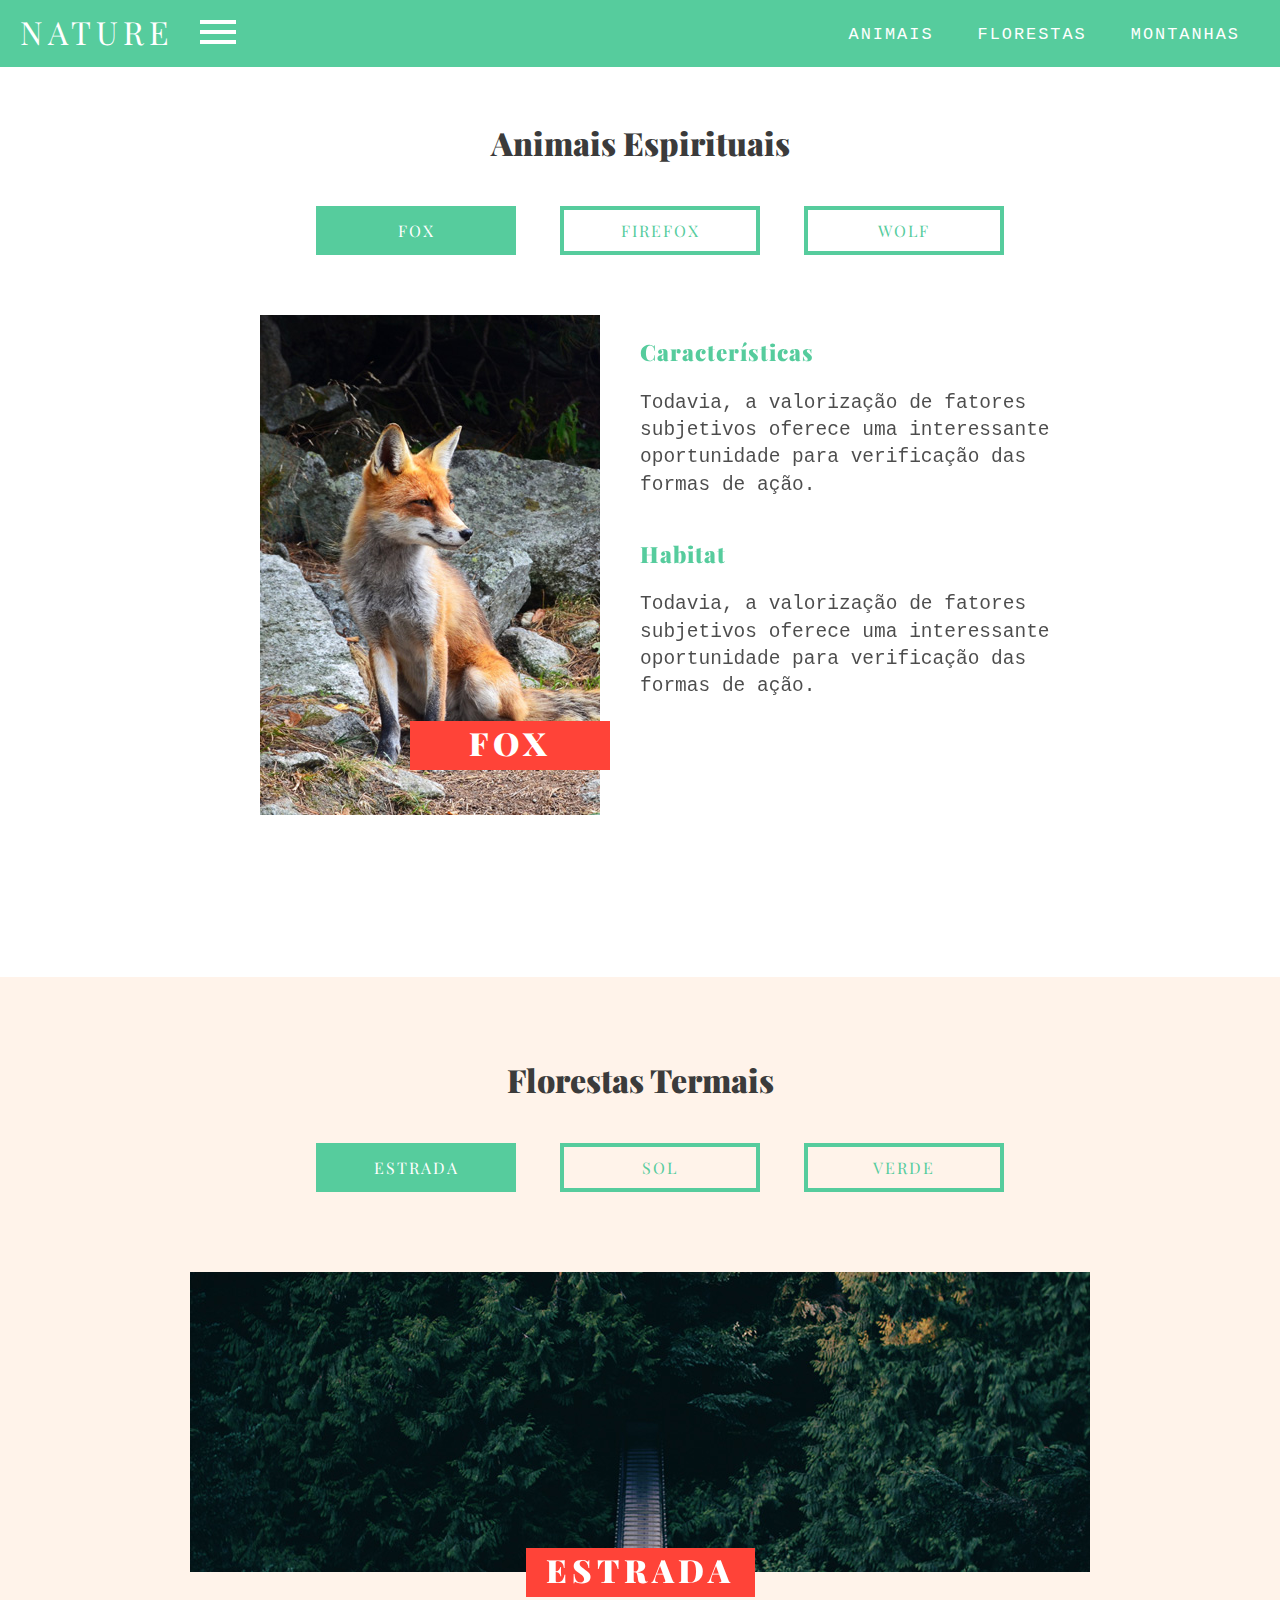
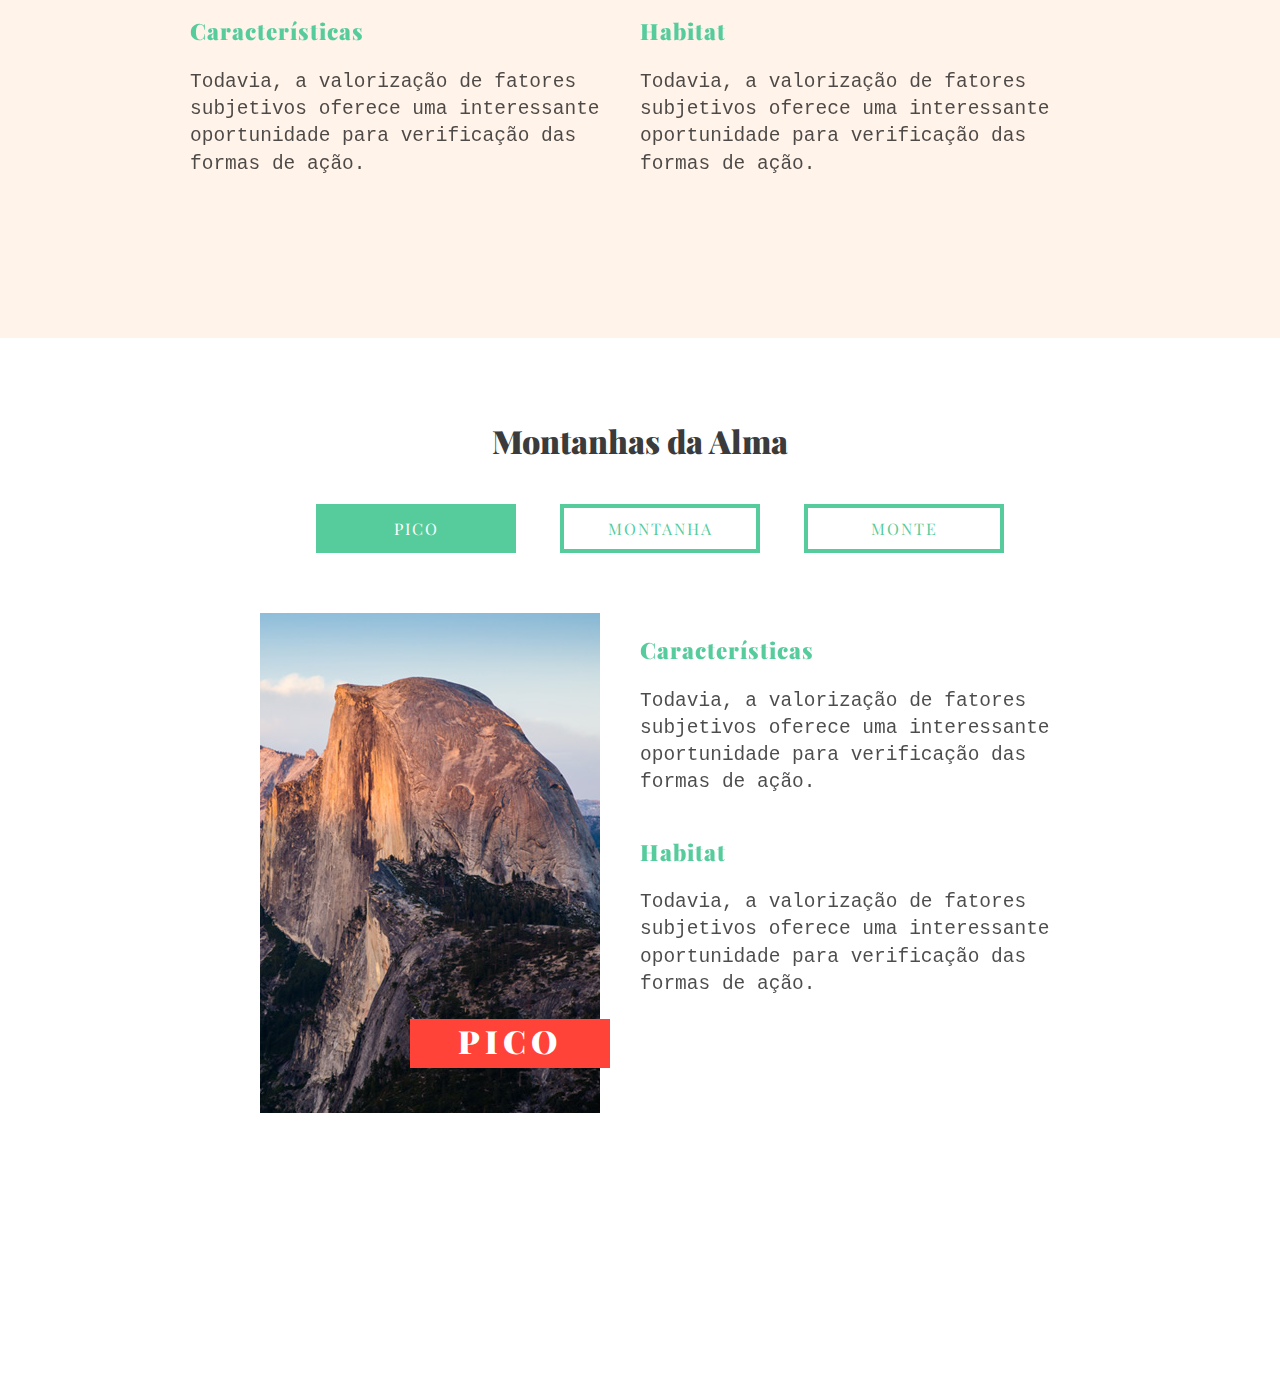
==== animais-e-florestas_final+menu_mobile/index.html @ 6e7b3493 "menu mobile" ====
<!DOCTYPE html>
<html>
<head>
	<title>Nature - Scroll</title>
	<link href="https://fonts.googleapis.com/css?family=Playfair+Display:900" rel="stylesheet">
	<link rel="stylesheet" type="text/css" href="css/style.css">
</head>
<body>

	<script type="text/javascript">
		document.documentElement.className += ' js';
	</script>
	
	<header class="menu">
		<a class="logo" href="/">Nature</a>
		<span class="mobile-btn"></span>
		<nav class="menu-nav">
			<ul>
				<li><a href="#animais">Animais</a></li>
				<li><a href="#florestas">Florestas</a></li>
				<li><a href="#montanhas">Montanhas</a></li>
			</ul>
		</nav>
	</header>

	<section class="container animais" data-group="animais" id="animais">

		<h1>Animais Espirituais</h1>

		<ul class="tab-menu">
			<li><a href="#fox" data-click="fox">Fox</a></li>
			<li><a href="#firefox" data-click="firefox">FireFox</a></li>
			<li><a href="#wolf" data-click="wolf">Wolf</a></li>
		</ul>

		<div class="item" id="fox" data-target="fox">
			<div class="item-img">
				<img src="img/fox.jpg" alt="Fox">
				<h2>Fox</h2>
			</div>
			<div class="item-info">
				<h3>Características</h3>
				<p>Todavia, a valorização de fatores subjetivos oferece uma interessante oportunidade para verificação das formas de ação.</p>
				<h3>Habitat</h3>
				<p>Todavia, a valorização de fatores subjetivos oferece uma interessante oportunidade para verificação das formas de ação.</p>
			</div>
		</div>

		<div class="item" id="firefox" data-target="firefox">
			<div class="item-img">
				<img src="img/firefox.jpg" alt="FireFox">
				<h2>FireFox</h2>
			</div>
			<div class="item-info">
				<h3>Características</h3>
				<p>Todavia, a valorização de fatores subjetivos oferece uma interessante oportunidade para verificação das formas de ação.</p>
				<h3>Habitat</h3>
				<p>Todavia, a valorização de fatores subjetivos oferece uma interessante oportunidade para verificação das formas de ação.</p>
			</div>
		</div>

		<div class="item" id="wolf" data-target="wolf">
			<div class="item-img">
				<img src="img/wolf.jpg" alt="wolf">
				<h2>Wolf</h2>
			</div>
			<div class="item-info">
				<h3>Características</h3>
				<p>Todavia, a valorização de fatores subjetivos oferece uma interessante oportunidade para verificação das formas de ação.</p>
				<h3>Habitat</h3>
				<p>Todavia, a valorização de fatores subjetivos oferece uma interessante oportunidade para verificação das formas de ação.</p>
			</div>
		</div>

	</section>

	<section class="florestas" data-group="florestas" id="florestas">
	<div class="container">
		<h1>Florestas Termais</h1>

		<ul class="tab-menu">
			<li><a href="#estrada" data-click="estrada">Estrada</a></li>
			<li><a href="#sol" data-click="sol">Sol</a></li>
			<li><a href="#verde" data-click="verde">Verde</a></li>
		</ul>

		<div class="item" id="estrada" data-target="estrada">
			<div class="item-img">
				<img src="img/estrada.jpg" alt="Estrada">
				<h2>Estrada</h2>
			</div>
			<div class="item-info">
			<div>
				<h3>Características</h3>
				<p>Todavia, a valorização de fatores subjetivos oferece uma interessante oportunidade para verificação das formas de ação.</p>
			</div>
			<div>
				<h3>Habitat</h3>
				<p>Todavia, a valorização de fatores subjetivos oferece uma interessante oportunidade para verificação das formas de ação.</p>
			</div>
			</div>
		</div>

		<div class="item" id="sol" data-target="sol">
			<div class="item-img">
				<img src="img/sol.jpg" alt="Sol">
				<h2>Sol</h2>
			</div>
			<div class="item-info">
			<div>
				<h3>Características</h3>
				<p>Todavia, a valorização de fatores subjetivos oferece uma interessante oportunidade para verificação das formas de ação.</p>
			</div>
			<div>
				<h3>Habitat</h3>
				<p>Todavia, a valorização de fatores subjetivos oferece uma interessante oportunidade para verificação das formas de ação.</p>
			</div>	
			</div>
		</div>

		<div class="item" id="verde" data-target="verde">
			<div class="item-img">
				<img src="img/verde.jpg" alt="Verde">
				<h2>Verde</h2>
			</div>
			<div class="item-info">
			<div>
				<h3>Características</h3>
				<p>Todavia, a valorização de fatores subjetivos oferece uma interessante oportunidade para verificação das formas de ação.</p>
			</div>
			<div>
				<h3>Habitat</h3>
				<p>Todavia, a valorização de fatores subjetivos oferece uma interessante oportunidade para verificação das formas de ação.</p>
			</div>
			</div>
		</div>
	</div>
	</section>
	
	
<section class="container montanhas" data-group="montanhas" id="montanhas">

		<h1>Montanhas da Alma</h1>

		<ul class="tab-menu">
			<li><a href="#pico" data-click="pico">Pico</a></li>
			<li><a href="#montanha" data-click="montanha">Montanha</a></li>
			<li><a href="#monte" data-click="monte">Monte</a></li>
		</ul>

		<div class="item" id="pico" data-target="pico">
			<div class="item-img">
				<img src="img/pico.jpg" alt="Pico">
				<h2>Pico</h2>
			</div>
			<div class="item-info">
				<h3>Características</h3>
				<p>Todavia, a valorização de fatores subjetivos oferece uma interessante oportunidade para verificação das formas de ação.</p>
				<h3>Habitat</h3>
				<p>Todavia, a valorização de fatores subjetivos oferece uma interessante oportunidade para verificação das formas de ação.</p>
			</div>
		</div>

		<div class="item" id="montanha" data-target="montanha">
			<div class="item-img">
				<img src="img/montanha.jpg" alt="Montanha">
				<h2>Montanha</h2>
			</div>
			<div class="item-info">
				<h3>Características</h3>
				<p>Todavia, a valorização de fatores subjetivos oferece uma interessante oportunidade para verificação das formas de ação.</p>
				<h3>Habitat</h3>
				<p>Todavia, a valorização de fatores subjetivos oferece uma interessante oportunidade para verificação das formas de ação.</p>
			</div>
		</div>

		<div class="item" id="monte" data-target="monte">
			<div class="item-img">
				<img src="img/monte.jpg" alt="Monte">
				<h2>Monte</h2>
			</div>
			<div class="item-info">
				<h3>Características</h3>
				<p>Todavia, a valorização de fatores subjetivos oferece uma interessante oportunidade para verificação das formas de ação.</p>
				<h3>Habitat</h3>
				<p>Todavia, a valorização de fatores subjetivos oferece uma interessante oportunidade para verificação das formas de ação.</p>
			</div>
		</div>

	</section>	

	<script type="text/javascript" src="js/jquery-3.1.1.min.js"></script>
	<script type="text/javascript" src="js/app.js"></script>
</body>
</html>
---- animais-e-florestas_final+menu_mobile/css/style.css ----
* {
	box-sizing: border-box;
}

body {
	margin: 0px;
	padding-top: 40px;
	padding-bottom: 120px;
}

.menu {
	background: #56CC9D;
	overflow: hidden;
	position: fixed;
	width: 100%;
	top: 0;
	z-index: 100;
}

.menu nav {
	text-align: right;
	padding: 10px 20px 0 0;
}

.menu nav ul {
	padding: 0px;
	margin: 0px;
}

.menu nav li {
	display: inline-block;
	text-align: right;
}

.menu nav li a {
	display: block;
	color: white;
	padding: 15px 20px;
	text-decoration: none;
	font-family: monospace;
	text-transform: uppercase;
	font-size: 1.3em;
	letter-spacing: 2px;
	float: left;
}

.menu nav li a::after {
	content: '';
	display: block;
	background: white;
	height: 2px;
	width: 0;
	transition: .3s;
}

.menu nav li a:hover::after, .menu nav li a.active::after {
	width: 100%;
}

.logo {
	display: block;
	color: white;
	width: 200px;
	padding: 10px 10px 14px 20px;
	text-decoration: none;
	font-family: 'Playfair Display';
	text-transform: uppercase;
	letter-spacing: 5px;
	font-size: 2em;
	float: left;
}

.container {
	max-width: 900px;
	margin: 0 auto;
	padding: 60px 0;
}

.container::after {
	content: '';
	display: table;
	clear: both;
}

.tab-menu {
	text-align: center;
	margin: 20px 0 40px 0;
}

.tab-menu li {
	display: inline-block;
}

.tab-menu li a {
	display: inline-block;
	color: #56CC9D;
	border: 4px solid;
	padding: 10px 0px;
	width: 200px;
	margin: 20px;
	text-decoration: none;
	font-family: 'Playfair Display';
	text-transform: uppercase;
	letter-spacing: 2px;
}
	
h1, h2, h3 {
	font-family: 'Playfair Display';
	font-weight: 900;
}

h1 {
	font-size: 2em;
	text-align: center;
	color: #3B3B3B;
}

h2 {
	display: inline-block;
	padding: 0 20px 6px 20px;
	min-width: 200px;
	text-align: center;
	font-size: 2em;
	text-transform: uppercase;
	position: relative;
	top: -120px;
	right: -10px;
	background:  #FF4338;
	color: white;
	letter-spacing: 5px;
}

h3 {
	font-size: 1.4em;
	letter-spacing: 1px;
	color: #56CC9D;
}

p {
	font-family: monospace;
	font-size: 1.5em;
	line-height: 1.4;
	color: rgba(0,0,0,.7);
	margin-bottom: 40px;
}

img {
	display: block;
	max-width: 100%;
	float: right;
}

.item {
	overflow: hidden;
}

.item-img {
	width: 50%;
	float: left;
	text-align: right;
	padding-right: 40px;
	position: relative;
}

.item-info {
	width: 50%;
	float: left;
}

.florestas {
	background: #FFF3EA;
}

.florestas .item-img {
	width: 100%;
	text-align: center;
	margin-bottom: -80px;
	padding: 0px;
}

.florestas h2 {
	top: -50px;
	right: auto;
}

.florestas .item {
	margin: 60px 0;
}

.florestas .item-info {
	width: 100%;
}

.item-info > div {
	width: 50%;
	float: left;
}

[data-target] {
	opacity: 0;
	visibility: hidden;
	transform: translate3d(-50px,0,0);
	position: absolute;
	top: 0;
}

[data-click].active {
	background: #56CC9D;
	color: white;
	border-color: #56CC9D;
}

[data-target].active {
	opacity: 1;
	visibility: visible;
	transition: .3s;
	position: relative;
	top: auto;
	transform: translate3d(0px,0,0);
}

.mobile-btn {
	display: block;
	color: white;
	width: 36px;
	height: 36px;
	border-top: 4px solid;
	margin: 20px 20px 0 0;
	float: left;
	position: relative;
	cursor: pointer;
	-webkit-backface-visibility: hidden;
}

.mobile-btn::after, .mobile-btn::before {
	content: '';
	display: block;
	height: 4px;
	margin-top: 6px;
	background: currentColor;
	position: relative;
	transition: transform .2s ease;
}
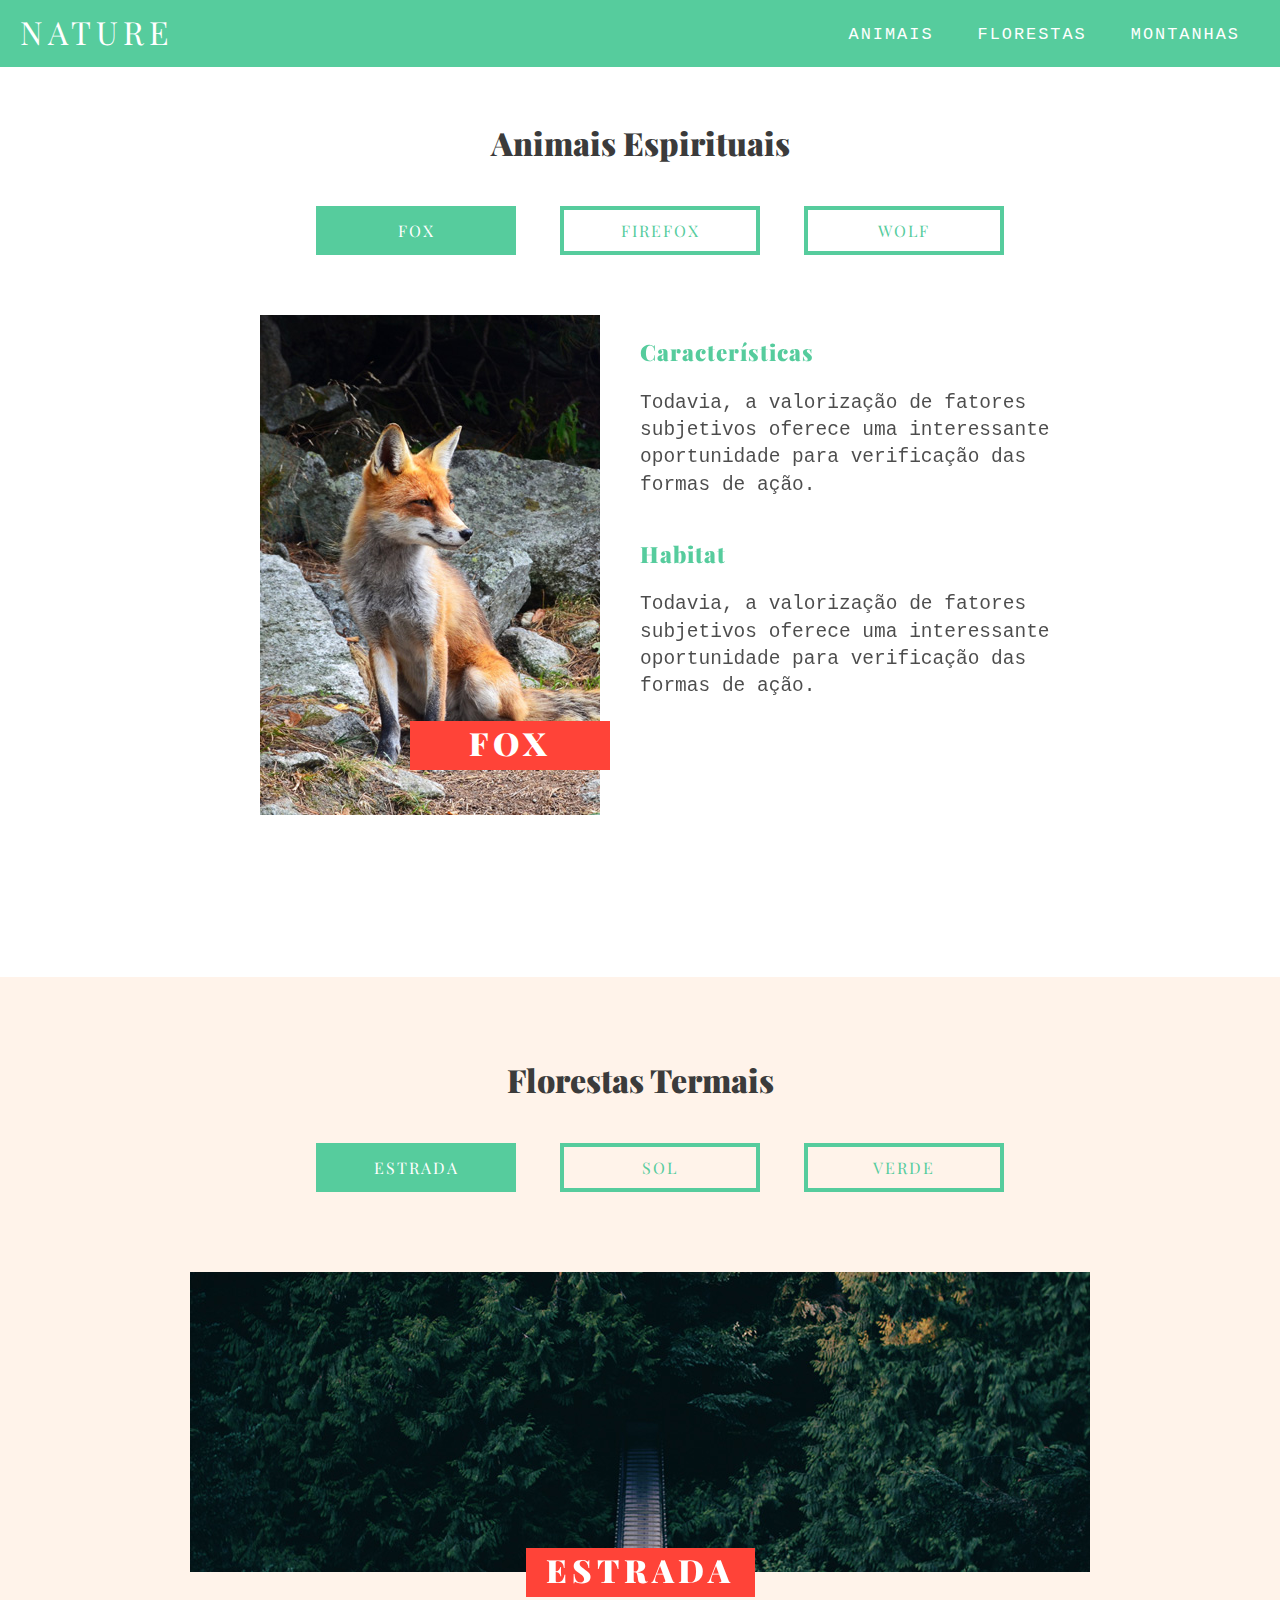
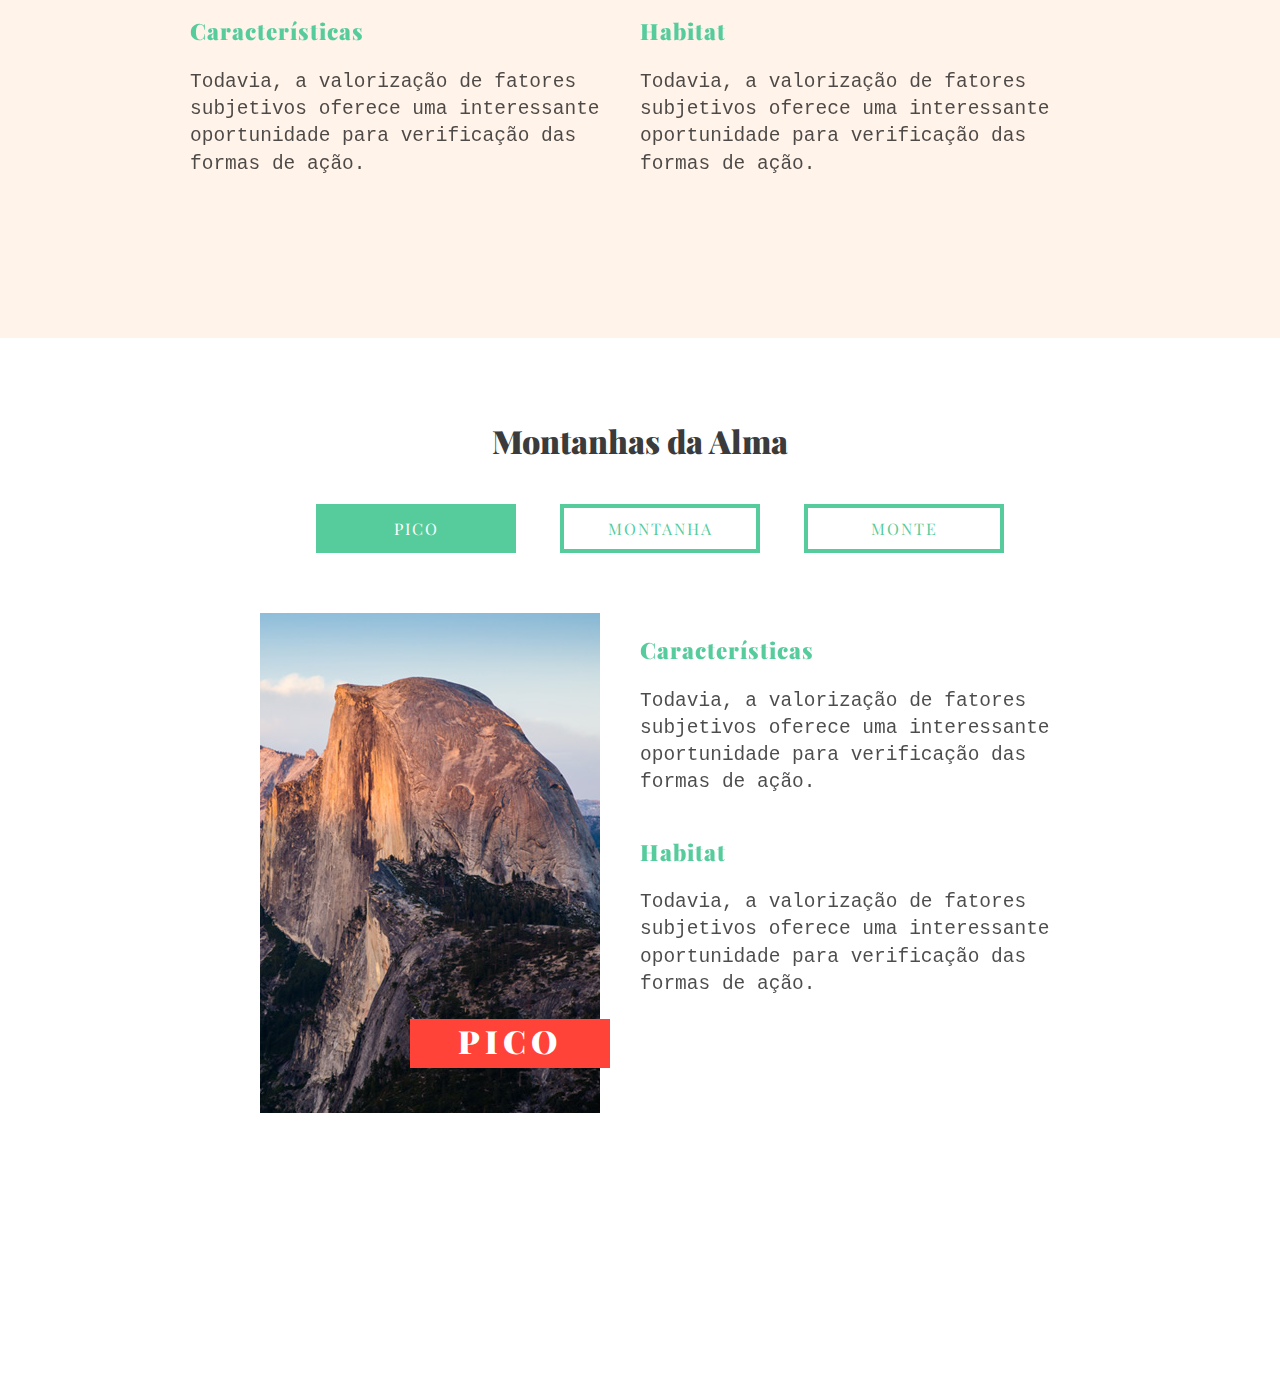
==== commit 91552ffa: "menu mobile finalizado" ====
--- a/animais-e-florestas_final+menu_mobile/index.html
+++ b/animais-e-florestas_final+menu_mobile/index.html
@@ -14,7 +14,7 @@
 	<header class="menu">
 		<a class="logo" href="/">Nature</a>
 		<span class="mobile-btn"></span>
-		<nav class="menu-nav">
+		<nav class="menu-nav mobile-menu">
 			<ul>
 				<li><a href="#animais">Animais</a></li>
 				<li><a href="#florestas">Florestas</a></li>
--- a/animais-e-florestas_final+menu_mobile/css/style.css
+++ b/animais-e-florestas_final+menu_mobile/css/style.css
@@ -10,7 +10,6 @@
 
 .menu {
 	background: #56CC9D;
-	overflow: hidden;
 	position: fixed;
 	width: 100%;
 	top: 0;
@@ -219,6 +218,8 @@
 	transform: translate3d(0px,0,0);
 }
 
+@media only screen and (max-width: 768px) {
+
 .mobile-btn {
 	display: block;
 	color: white;
@@ -226,7 +227,7 @@
 	height: 36px;
 	border-top: 4px solid;
 	margin: 20px 20px 0 0;
-	float: left;
+	float: right;
 	position: relative;
 	cursor: pointer;
 	-webkit-backface-visibility: hidden;
@@ -240,4 +241,50 @@
 	background: currentColor;
 	position: relative;
 	transition: transform .2s ease;
+}
+
+.mobile-btn.active {
+	border-top-color: transparent;
+}
+
+.mobile-btn.active::after {
+	margin-top: 0px;
+	top: 2px;
+	transform: rotate(45deg);
+}
+
+.mobile-btn.active::before {
+	margin-top: 0px;
+	top: 6px;
+	transform: rotate(135deg);
+}
+
+.menu-nav.mobile-menu {
+	position: fixed;
+	background: #56CC9D;
+	padding: 10px;
+	top: 60px;
+	right: 0px;
+	opacity: 0;
+	visibility: hidden;
+	transform: translate3d(60px, 0px, 0px);
+	transition: .3s;
+}
+
+.menu-nav.mobile-menu.active {
+	opacity: 1;
+	visibility: visible;
+	transform: translate3d(0px, 0px, 0px);
+}
+
+.menu-nav.mobile-menu li {
+	display: block;
+}
+
+.menu-nav.mobile-menu li a {
+	border-top: 2px solid;
+	width: 100%;
+	text-align: center;
+}
+	
 }